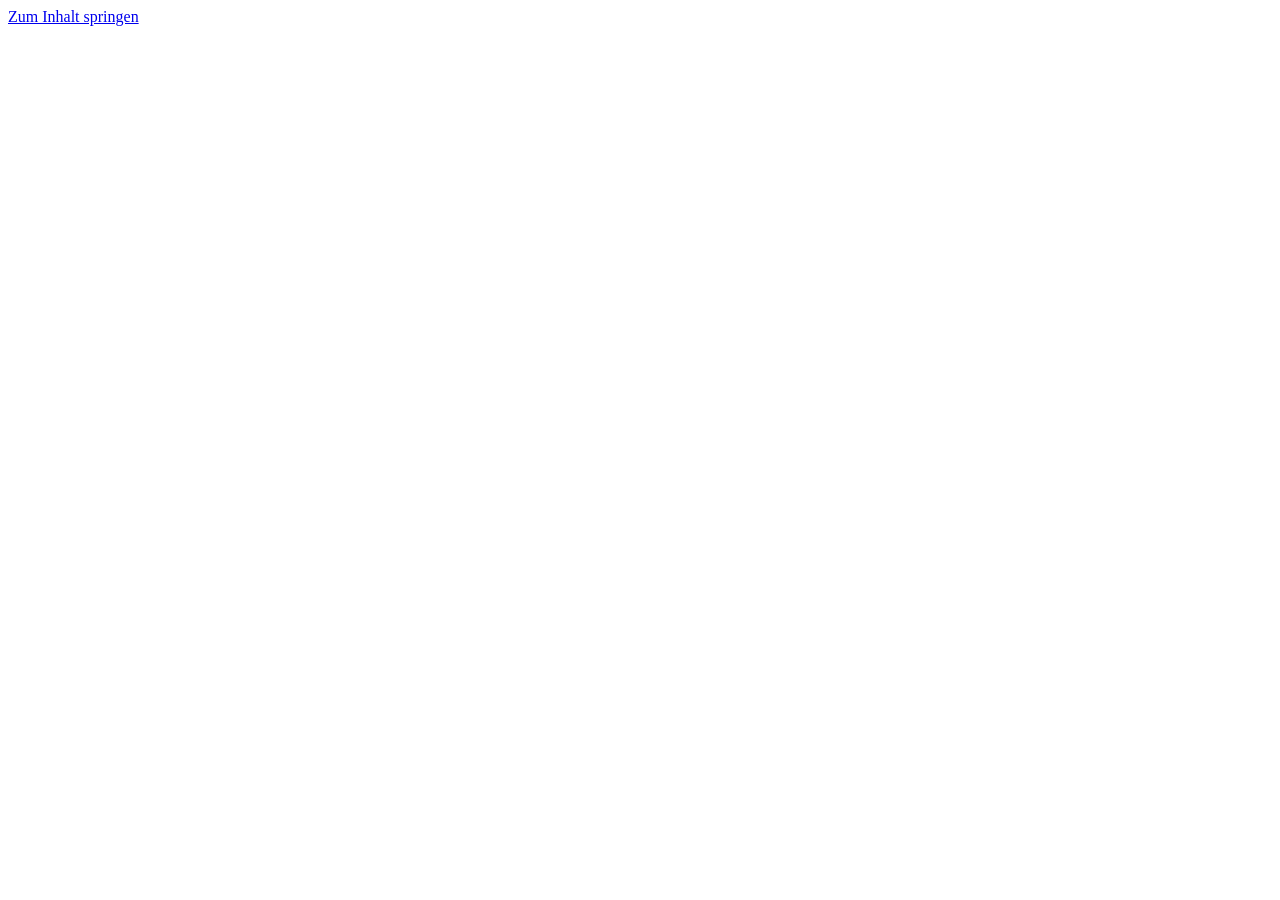
==== index.html @ d20c4a99 "Add initial HTML structure for homepage" ====
<!DOCTYPE html>
<html lang="de">
<head>
  <meta charset="UTF-8">
  <meta name="viewport" content="width=device-width, initial-scale=1">
  <title>Startseite</title>
  <meta name="description" content="">
  <script src="js/config.js"></script>
</head>
<body data-page="home">
  <a class="skip-link" href="#main">Zum Inhalt springen</a>
  <header id="site-header" class="site-header"></header>
  <main id="main"><noscript>Bitte aktiviere JavaScript, um diese Seite zu sehen.</noscript></main>
  <footer id="site-footer" class="site-footer"></footer>
  <script src="js/content.js"></script>
  <script src="js/main.js"></script>
</body>
</html>
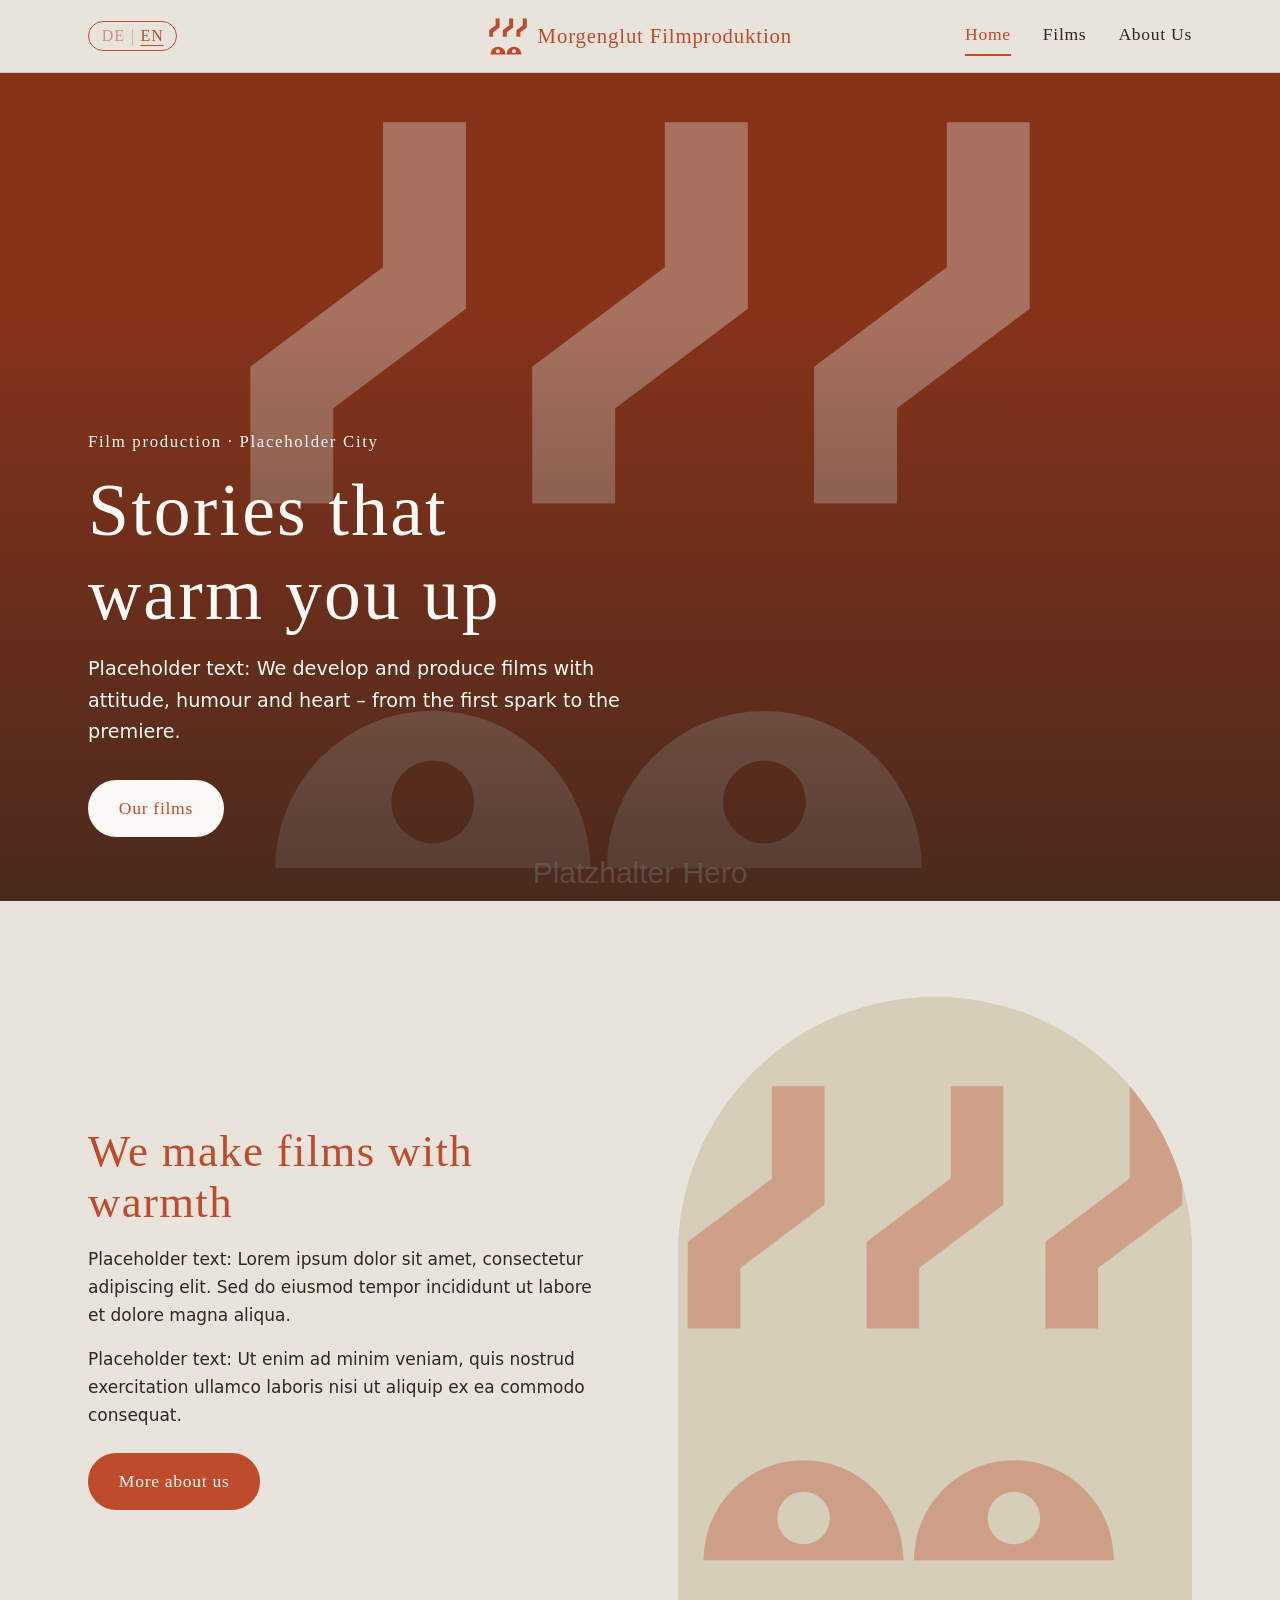
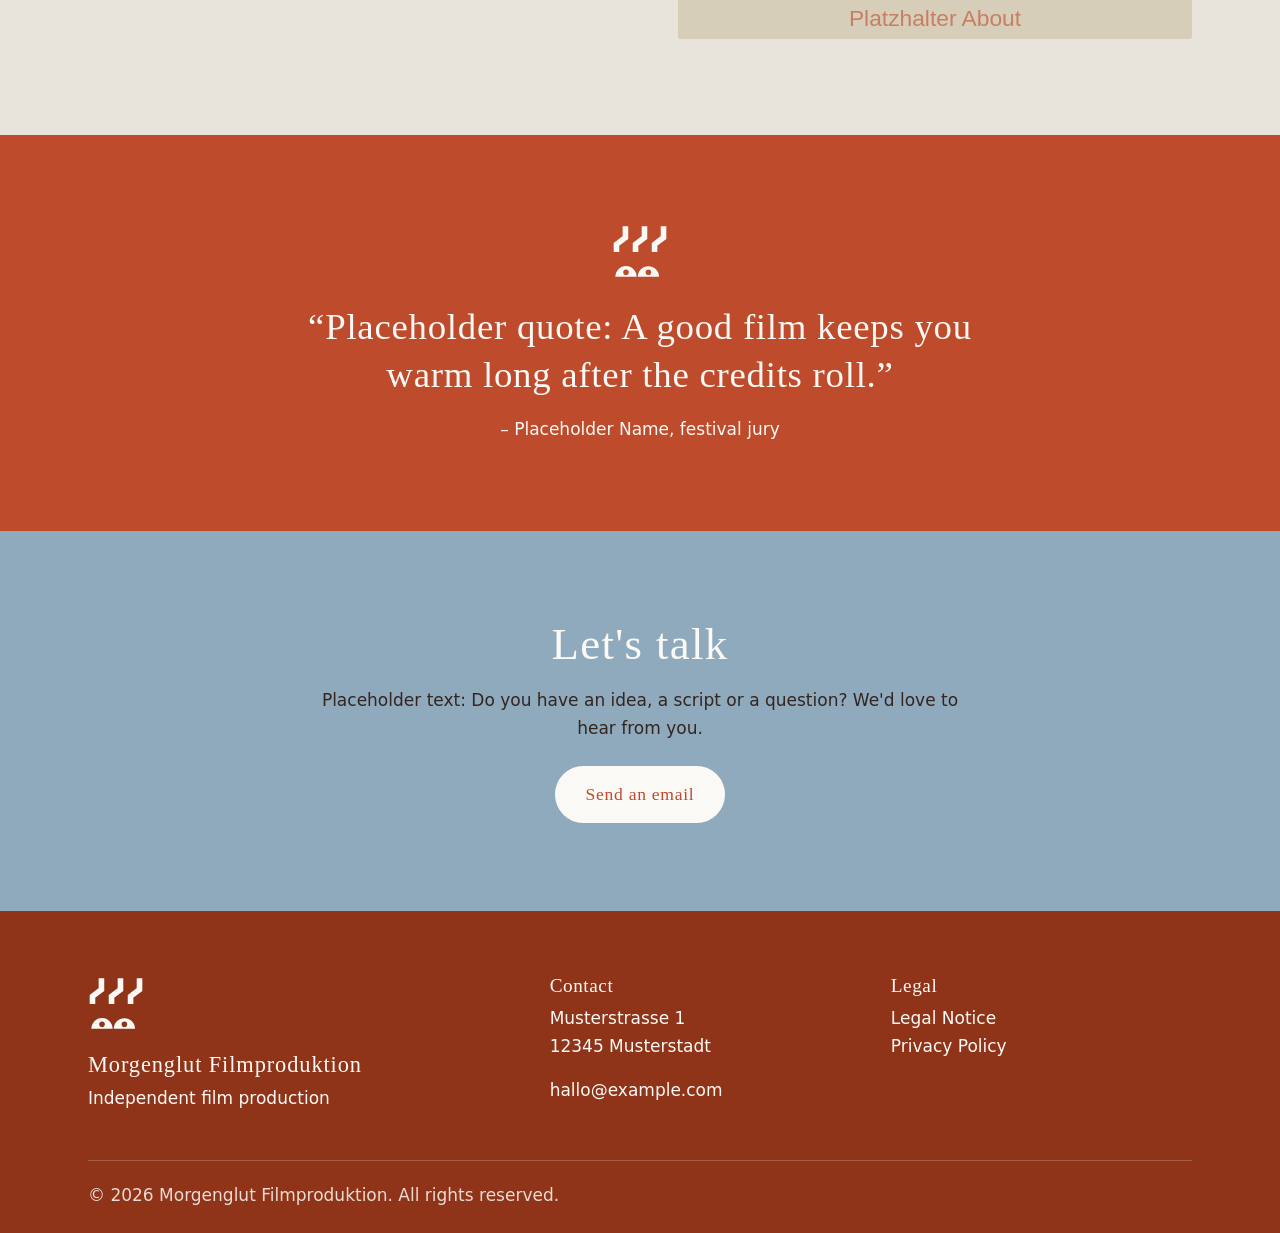
==== commit 59ba90aa: "Update HTML meta tags and restructure body" ====
--- a/index.html
+++ b/index.html
@@ -1,18 +1,16 @@
 <!DOCTYPE html>
 <html lang="de">
 <head>
-  <meta charset="UTF-8">
+  <meta charset="utf-8">
   <meta name="viewport" content="width=device-width, initial-scale=1">
-  <title>Startseite</title>
+  <title>Morgenglut Filmproduktion</title>
   <meta name="description" content="">
   <script src="js/config.js"></script>
+  <script src="js/content.js"></script>
 </head>
 <body data-page="home">
-  <a class="skip-link" href="#main">Zum Inhalt springen</a>
-  <header id="site-header" class="site-header"></header>
-  <main id="main"><noscript>Bitte aktiviere JavaScript, um diese Seite zu sehen.</noscript></main>
-  <footer id="site-footer" class="site-footer"></footer>
-  <script src="js/content.js"></script>
+  <div id="app"></div>
+  <noscript>Bitte aktiviere JavaScript, um diese Seite anzuzeigen.</noscript>
   <script src="js/main.js"></script>
 </body>
 </html>
